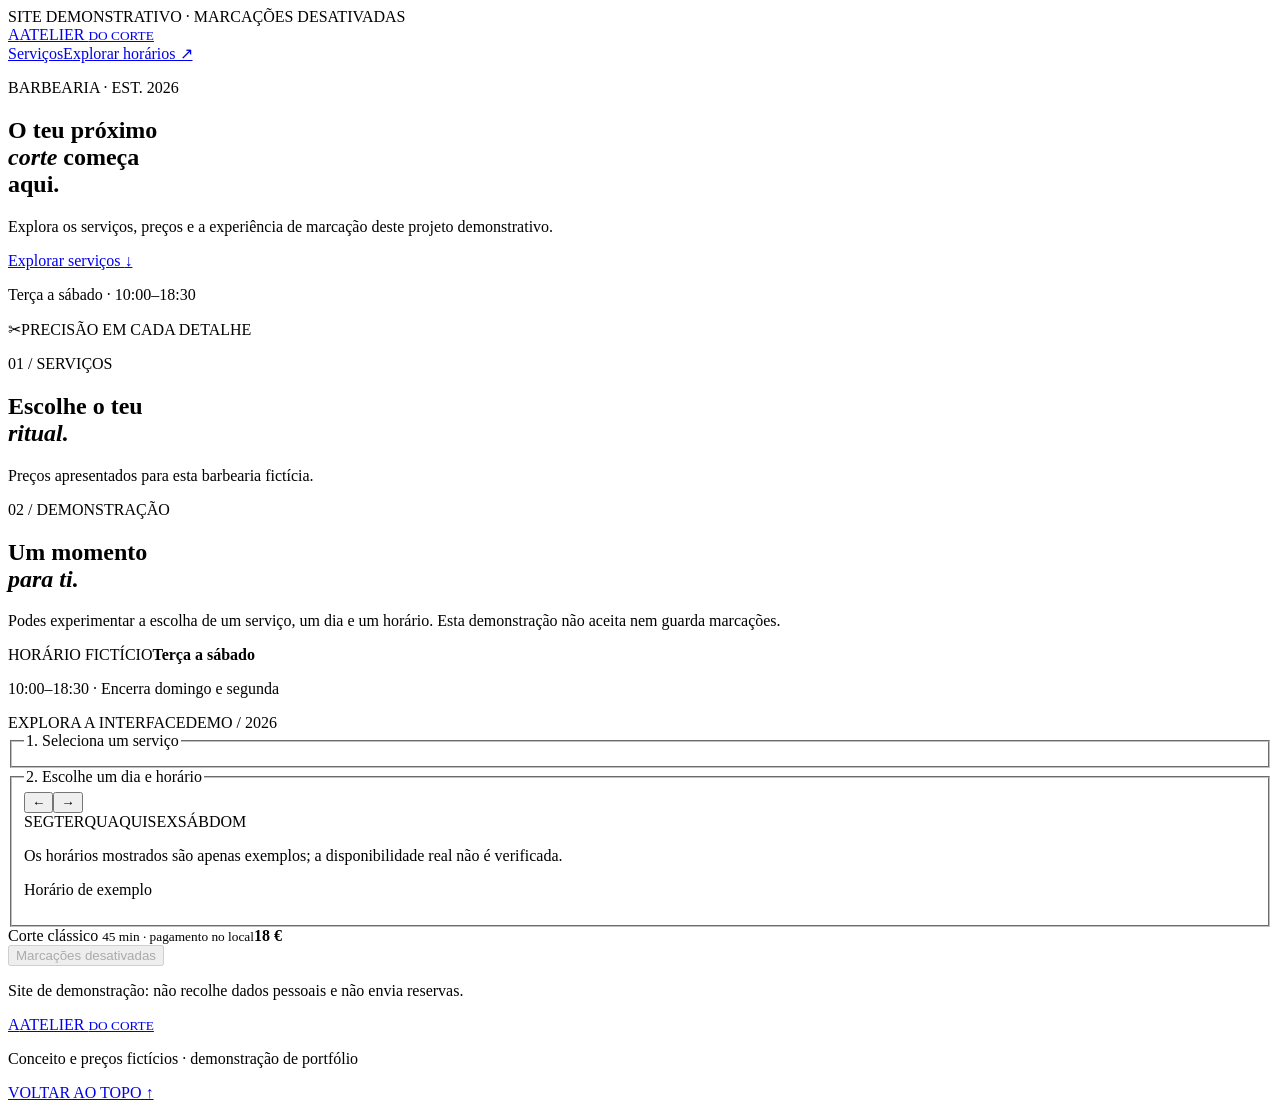
==== barbearia-demo/index.html @ 7443a99a "Add static barber showcase index.html" ====
<!doctype html>
<html lang="pt-PT">
<head>
  <meta charset="utf-8" />
  <meta name="viewport" content="width=device-width, initial-scale=1" />
  <meta name="description" content="Demonstração de um site de barbearia. Serviços e preços fictícios; marcações desativadas." />
  <meta name="theme-color" content="#171818" />
  <title>Atelier do Corte — Demonstração</title>
  <link rel="icon" href="data:image/svg+xml,%3Csvg xmlns='http://www.w3.org/2000/svg' viewBox='0 0 64 64'%3E%3Crect width='64' height='64' fill='%23171818'/%3E%3Ctext x='32' y='47' font-size='46' font-family='Georgia' text-anchor='middle' fill='%23c69b68'%3EA%3C/text%3E%3C/svg%3E" />
  <link rel="stylesheet" href="styles.css" />
  <script src="script.js" defer></script>
</head>
<body>
  <div class="demo-banner" role="status">SITE DEMONSTRATIVO · MARCAÇÕES DESATIVADAS</div>
  <header class="site-header" id="inicio">
    <a class="brand" href="#inicio" aria-label="Atelier do Corte, início"><span class="brand-mark">A</span><span>ATELIER <small>DO CORTE</small></span></a>
    <nav aria-label="Navegação principal"><a href="#servicos">Serviços</a><a href="#marcacao" class="nav-book">Explorar horários ↗</a></nav>
  </header>
  <main>
    <section class="intro">
      <div class="intro-copy"><p class="eyebrow"><span class="eyebrow-rule"></span> BARBEARIA · EST. 2026</p><h1>O teu próximo<br /><em>corte</em> começa<br />aqui.</h1><p class="intro-text">Explora os serviços, preços e a experiência de marcação deste projeto demonstrativo.</p><a class="intro-link" href="#servicos">Explorar serviços <span aria-hidden="true">↓</span></a><p class="intro-foot">Terça a sábado <span>·</span> 10:00–18:30</p></div>
      <div class="intro-photo" role="img" aria-label="Fotografia de barbeiro a cortar cabelo com tesoura numa barbearia"><div class="photo-caption"><span aria-hidden="true">✂</span><span>PRECISÃO EM CADA DETALHE</span></div></div>
    </section>
    <section class="services-section" id="servicos">
      <div class="section-heading"><div><p class="eyebrow">01 / SERVIÇOS</p><h2>Escolhe o teu<br /><em>ritual.</em></h2></div><p>Preços apresentados para esta barbearia fictícia.</p></div>
      <div class="service-grid" id="serviceGrid"></div>
    </section>
    <section class="booking-section" id="marcacao">
      <div class="booking-intro"><p class="eyebrow">02 / DEMONSTRAÇÃO</p><h2>Um momento<br /><em>para ti.</em></h2><p>Podes experimentar a escolha de um serviço, um dia e um horário. Esta demonstração não aceita nem guarda marcações.</p><div class="booking-note"><span>HORÁRIO FICTÍCIO</span><strong>Terça a sábado</strong><p>10:00–18:30 · Encerra domingo e segunda</p></div></div>
      <div class="booking-panel"><div class="form-top"><span>EXPLORA A INTERFACE</span><span>DEMO / 2026</span></div>
        <fieldset><legend>1. Seleciona um serviço</legend><div class="service-options" id="serviceOptions" role="group" aria-label="Serviços demonstrativos"></div></fieldset>
        <fieldset><legend>2. Escolhe um dia e horário</legend><div class="calendar-surface"><div class="calendar-nav"><button type="button" id="previousMonth" aria-label="Mês anterior">←</button><strong id="calendarMonth"></strong><button type="button" id="nextMonth" aria-label="Mês seguinte">→</button></div><div class="calendar-weekdays" aria-hidden="true"><span>SEG</span><span>TER</span><span>QUA</span><span>QUI</span><span>SEX</span><span>SÁB</span><span>DOM</span></div><div class="calendar-grid" id="calendarGrid" aria-label="Calendário demonstrativo"></div></div><p class="calendar-help">Os horários mostrados são apenas exemplos; a disponibilidade real não é verificada.</p><p class="field-label slot-label">Horário de exemplo</p><div class="slot-options" id="slotOptions" role="group" aria-label="Horários demonstrativos"></div></fieldset>
        <div class="booking-total"><span id="summaryService">Corte clássico <small>45 min · pagamento no local</small></span><strong id="summaryPrice">18 €</strong></div>
        <button class="submit-button" type="button" disabled>Marcações desativadas</button><p class="privacy-note">Site de demonstração: não recolhe dados pessoais e não envia reservas.</p>
      </div>
    </section>
  </main>
  <footer><a class="brand" href="#inicio"><span class="brand-mark">A</span><span>ATELIER <small>DO CORTE</small></span></a><p>Conceito e preços fictícios · demonstração de portfólio</p><a href="#inicio">VOLTAR AO TOPO ↑</a></footer>
</body>
</html>
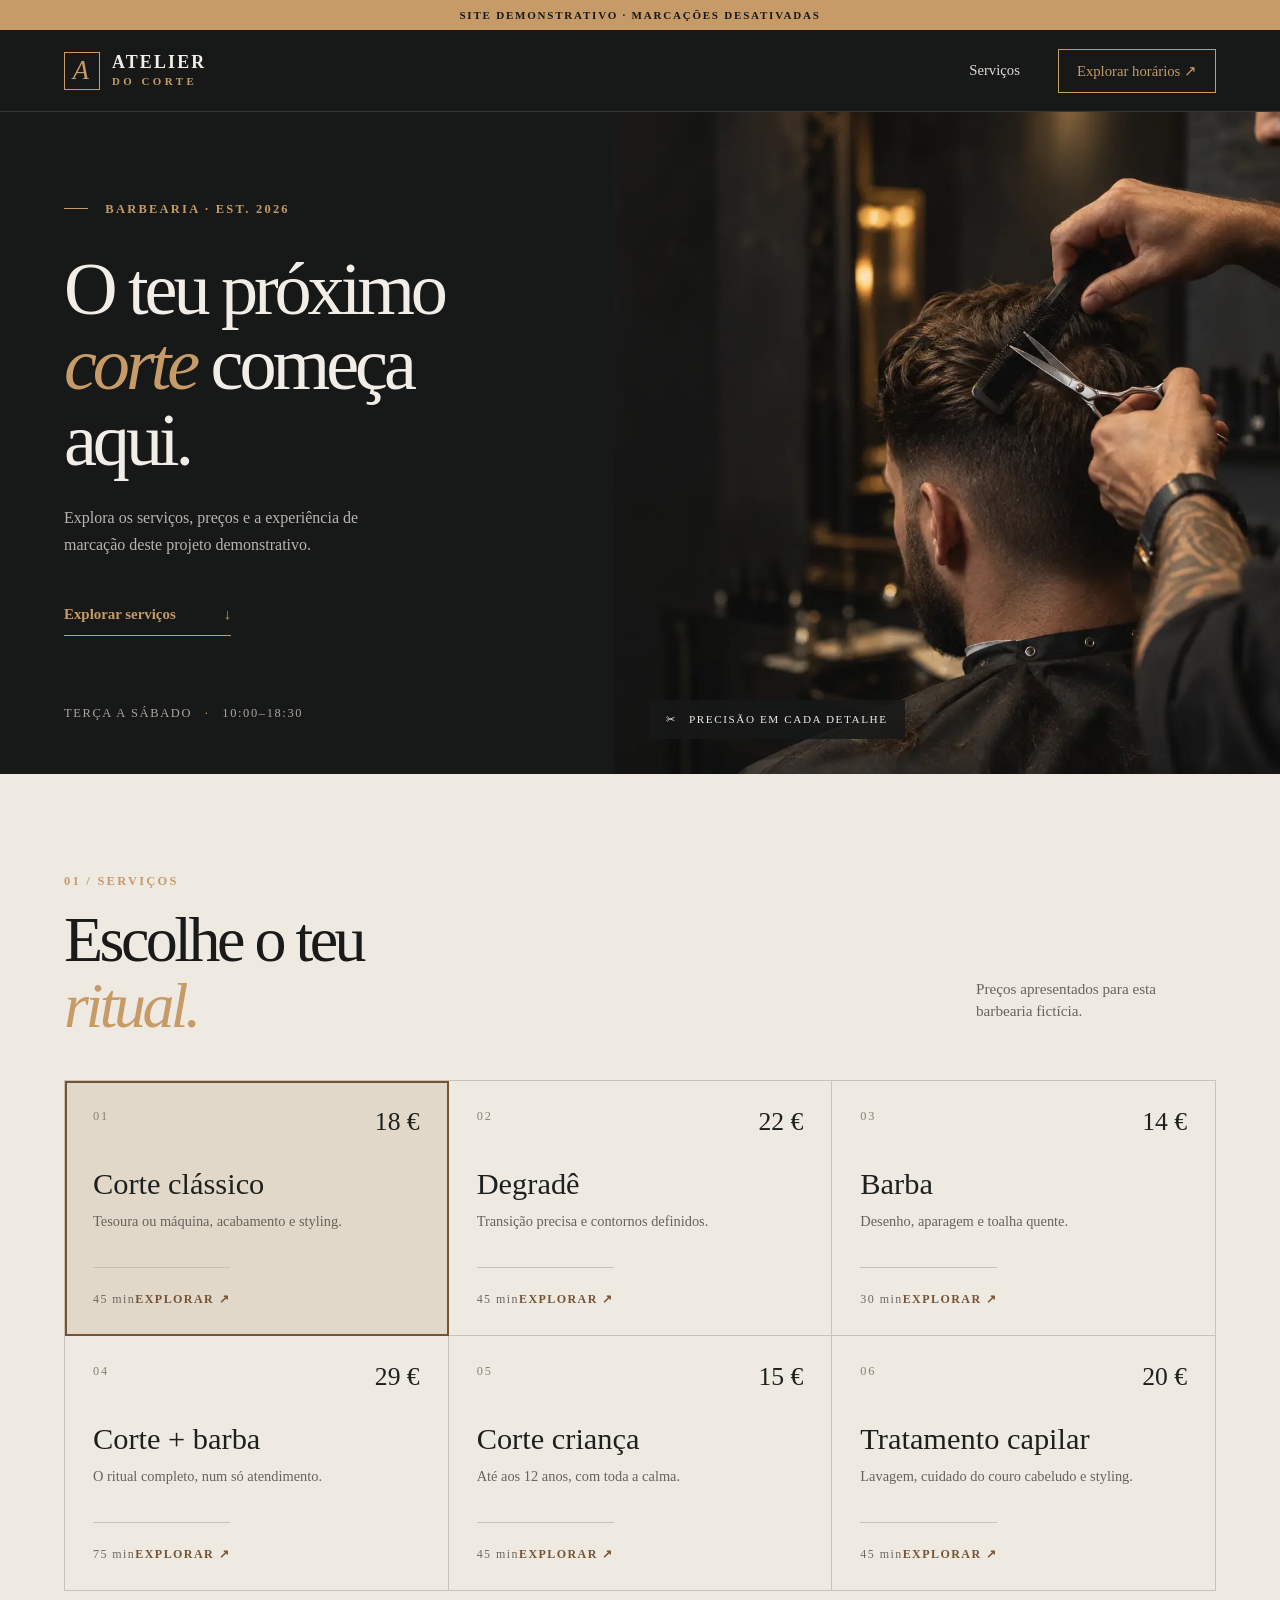
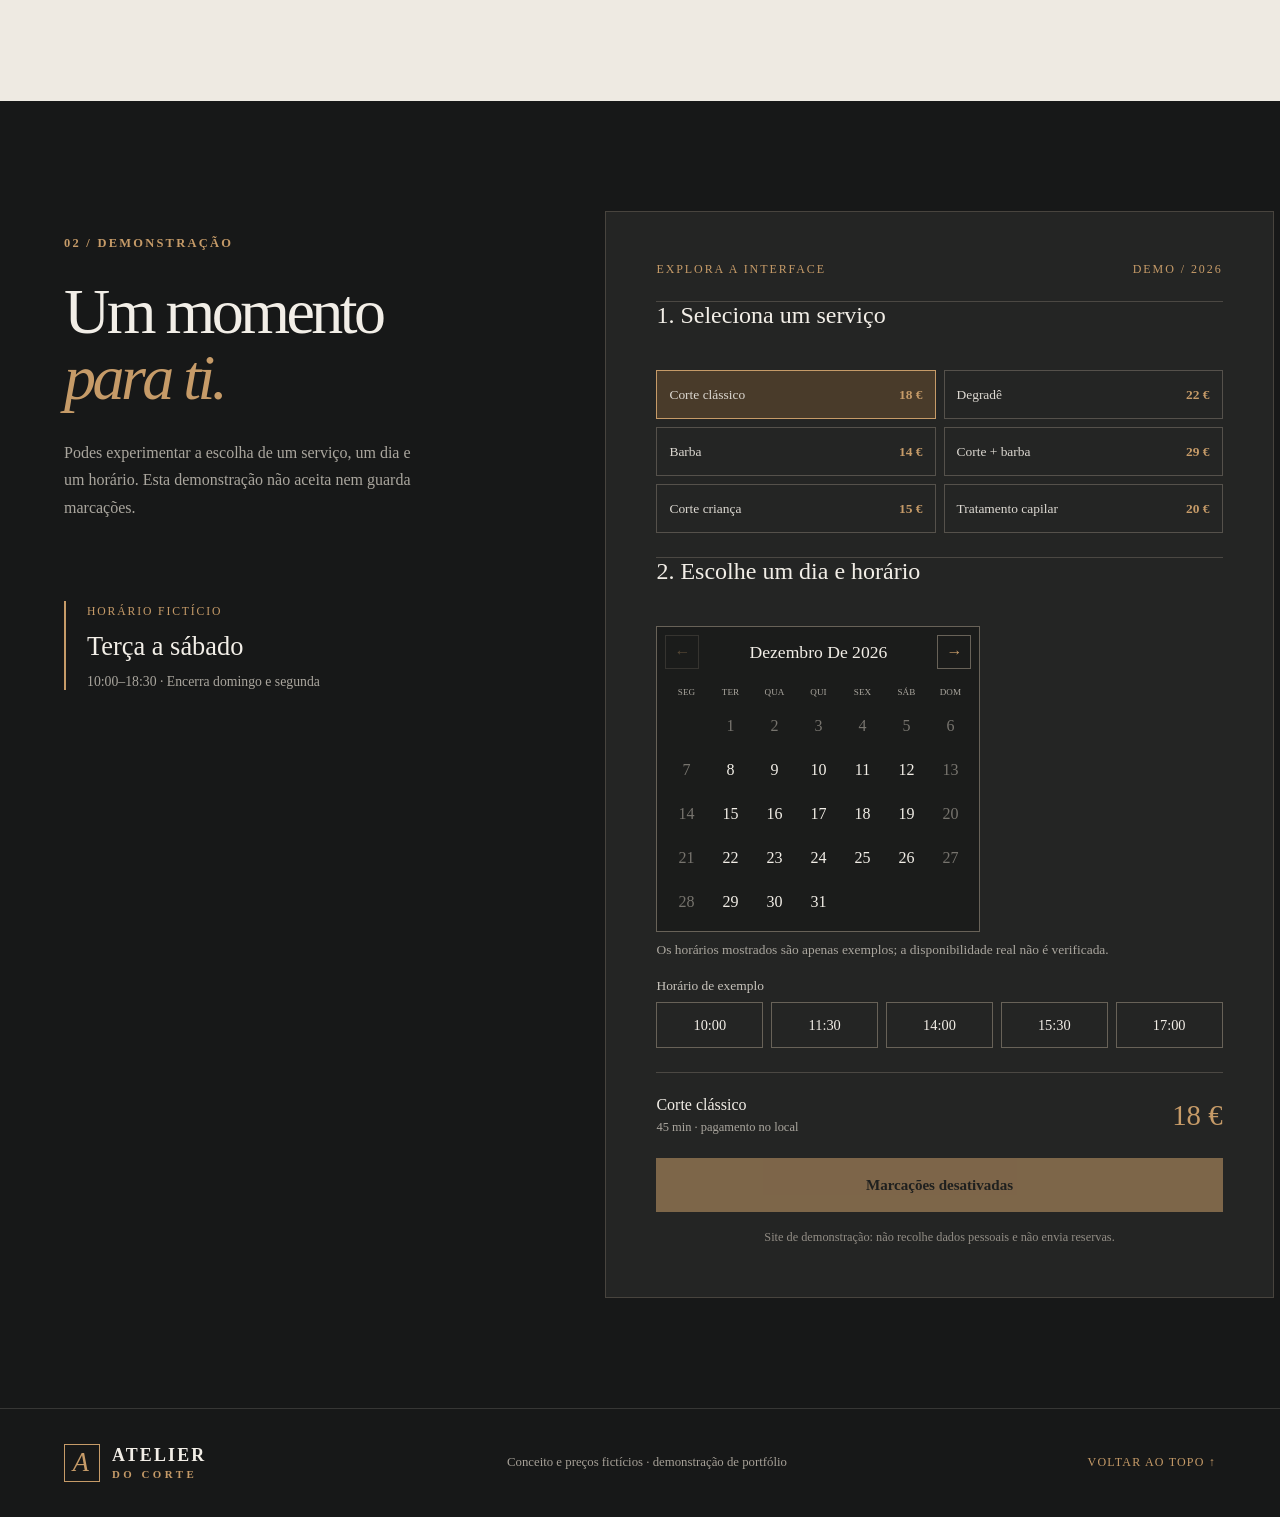
==== commit 206943e8: "Refresh barber demo stylesheet after photo upgrade" ====
--- a/barbearia-demo/index.html
+++ b/barbearia-demo/index.html
@@ -7,7 +7,7 @@
   <meta name="theme-color" content="#171818" />
   <title>Atelier do Corte — Demonstração</title>
   <link rel="icon" href="data:image/svg+xml,%3Csvg xmlns='http://www.w3.org/2000/svg' viewBox='0 0 64 64'%3E%3Crect width='64' height='64' fill='%23171818'/%3E%3Ctext x='32' y='47' font-size='46' font-family='Georgia' text-anchor='middle' fill='%23c69b68'%3EA%3C/text%3E%3C/svg%3E" />
-  <link rel="stylesheet" href="styles.css" />
+  <link rel="stylesheet" href="styles.css?v=photo-hd" />
   <script src="script.js" defer></script>
 </head>
 <body>
--- a/barbearia-demo/styles.css
+++ b/barbearia-demo/styles.css
@@ -0,0 +1,138 @@
+html { scroll-behavior: smooth; scroll-padding-top: 72px; }
+body { background: #171818; color: #f2eee7; }
+* { box-sizing: border-box; }
+button, input { font: inherit; }
+button:focus-visible, a:focus-visible, input:focus-visible { outline: 2px solid #c69b68; outline-offset: 3px; }
+a { text-decoration: none; }
+em { font-family: Georgia, "Times New Roman", serif; font-weight: normal; color: #c69b68; }
+.site-header { height: 82px; max-width: 1600px; margin: auto; padding: 0 clamp(24px,5vw,88px); display:flex; align-items:center; justify-content:space-between; border-bottom:1px solid #373735; }
+.brand { display:inline-flex; align-items:center; gap:12px; color:#f2eee7; font-size:1.12rem; font-weight:700; letter-spacing:.12em; line-height:1.05; }
+.brand small { display:block; font-size:.68rem; letter-spacing:.32em; color:#c69b68; margin-top:4px; }
+.brand-mark { width:36px; height:38px; border:1px solid #c69b68; color:#c69b68; display:grid; place-items:center; font:italic 1.65rem Georgia,serif; }
+.site-header nav { display:flex; align-items:center; gap:38px; font-size:.92rem; }
+.site-header nav a { color:#dedbd5; }
+.site-header nav a:hover { color:#c69b68; }
+.site-header .nav-book { display:inline-flex; align-items:center; gap:12px; border:1px solid #c69b68; padding:12px 18px; color:#c69b68; }
+.intro { max-width:1600px; margin:auto; min-height:620px; display:grid; grid-template-columns:48% 52%; }
+.intro-copy { padding:clamp(68px,7vw,125px) clamp(24px,5vw,88px) 40px; position:relative; }
+.eyebrow { color:#c69b68; font-weight:700; letter-spacing:.18em; font-size:.78rem; }
+.eyebrow-rule { display:inline-block; height:1px; width:24px; background:#c69b68; margin:0 12px 4px 0; }
+h1,h2,h3,p { margin-top:0; }
+h1,h2,h3 { font-family:Georgia,"Times New Roman",serif; font-weight:normal; }
+h1 { font-size:clamp(3.5rem,5.8vw,6.4rem); line-height:1.02; letter-spacing:-.055em; margin:35px 0 25px; }
+.intro-text { max-width:350px; color:#b9b5af; font-size:1rem; line-height:1.7; }
+.intro-link { display:inline-flex; align-items:center; gap:48px; border-bottom:1px solid #c69b68; padding:12px 0; margin-top:20px; color:#c69b68; font-size:.93rem; font-weight:700; }
+.intro-link:hover { gap:57px; }
+.intro-foot { margin-top:70px; font-size:.78rem; letter-spacing:.13em; color:#aaa69e; text-transform:uppercase; }
+.intro-foot span { color:#c69b68; padding:0 8px; }
+.intro-photo { min-height:620px; background:linear-gradient(90deg,#17181844,transparent 35%),url('./barbearia-photo.webp') center center/cover; position:relative; }
+.photo-caption { position:absolute; bottom:35px; left:35px; display:flex; align-items:center; gap:12px; font-size:.7rem; letter-spacing:.14em; background:#171818db; padding:13px 17px; color:#f2eee7; }
+.photo-caption svg { color:#c69b68; }
+.services-section { background:#eeeae2; color:#191a19; padding:100px clamp(24px,5vw,88px) 110px; }
+.services-section > * { max-width:1424px; margin-left:auto; margin-right:auto; }
+.section-heading { display:flex; justify-content:space-between; align-items:end; margin-bottom:42px; }
+.section-heading h2,.booking-intro h2 { font-size:clamp(3.2rem,5vw,5.7rem); letter-spacing:-.055em; line-height:1.03; margin:18px 0 0; }
+.section-heading p:last-child { color:#66635d; max-width:240px; font-size:.95rem; line-height:1.5; }
+.service-grid { display:grid; grid-template-columns:repeat(3,1fr); border-top:1px solid #c9c2b8; border-left:1px solid #c9c2b8; }
+.service-card { min-height:255px; text-align:left; display:flex; flex-direction:column; position:relative; background:transparent; border:0; border-right:1px solid #c9c2b8; border-bottom:1px solid #c9c2b8; padding:28px; color:#1e201e; cursor:pointer; transition:background .2s; }
+.service-card:hover { background:#e1d8c9; }
+.service-number { font-size:.77rem; color:#8a8175; letter-spacing:.15em; }
+.service-price { position:absolute; right:28px; top:26px; font:1.6rem Georgia,serif; }
+.service-card strong { font:normal 1.9rem Georgia,serif; margin-top:43px; }
+.service-detail { color:#66635d; font-size:.9rem; line-height:1.5; margin-top:9px; }
+.service-bottom { display:flex; justify-content:space-between; align-items:center; margin-top:auto; padding-top:24px; border-top:1px solid #c9c2b8; font-size:.75rem; letter-spacing:.12em; color:#6f685f; }
+.service-bottom span:last-child { display:flex; align-items:center; gap:8px; color:#765433; font-weight:700; }
+.booking-section { max-width:1600px; margin:auto; display:grid; grid-template-columns:42% 58%; padding:110px clamp(24px,5vw,88px); gap:5%; }
+.booking-intro { padding:25px 0; }
+.booking-intro h2 { margin:28px 0; }
+.booking-intro > p:not(.eyebrow) { max-width:350px; color:#aaa69e; font-size:1rem; line-height:1.7; }
+.booking-note { margin-top:80px; border-left:2px solid #c69b68; padding-left:21px; }
+.booking-note span { color:#c69b68; font-size:.73rem; letter-spacing:.16em; }
+.booking-note strong { display:block; font:normal 1.65rem Georgia,serif; margin:12px 0; }
+.booking-note p { color:#aaa69e; font-size:.86rem; }
+.booking-panel { background:#242524; border:1px solid #48443e; padding:clamp(24px,4vw,50px); min-width:0; }
+.form-top { display:flex; justify-content:space-between; font-size:.75rem; color:#c69b68; letter-spacing:.16em; padding-bottom:24px; border-bottom:1px solid #4b4843; }
+fieldset { border:0; padding:24px 0; margin:0; border-bottom:1px solid #4b4843; min-width:0; }
+legend { padding:0; font:normal 1.5rem Georgia,serif; margin-bottom:17px; color:#f2eee7; }
+.service-options { grid-template-columns:repeat(2,minmax(0,1fr)); gap:8px; }
+.service-option { display:flex; align-items:center; gap:9px; min-height:49px; border:1px solid #55514b; padding:10px 12px; cursor:pointer; color:#ddd9d2; font-size:.84rem; }
+.service-option.selected,.slot-option.selected { border-color:#c69b68; background:#493b2a; }
+.service-option strong { margin-left:auto; white-space:nowrap; color:#c69b68; }
+.service-option [data-slot=radio-group-item],.slot-option [data-slot=radio-group-item] { width:15px; height:15px; color:#c69b68; border-color:#a3917a; }
+.field-label { display:block; font-size:.84rem; margin-bottom:8px; color:#c7c3bb; }
+.text-input { width:100%; min-height:48px; padding:10px 13px; border:1px solid #686258; background:#1b1c1b; color:#f2eee7; color-scheme:dark; border-radius:0; font-size:1rem; }
+.text-input::placeholder { color:#807c75; }
+.date-input { max-width:310px; }
+.calendar-surface { width:fit-content; max-width:100%; border:1px solid #686258; background:#1b1c1b; padding:8px; }
+.booking-calendar { --cell-size:clamp(2rem,8.8vw,2.75rem); padding:0; background:transparent; }
+.booking-calendar [data-day] { border-radius:0; font-size:.95rem; }
+.booking-calendar [data-selected-single=true] { background:#c69b68; color:#171818; }
+.booking-calendar [data-day]:hover:not(:disabled) { color:#c69b68; }
+.booking-calendar [data-selected-single=true]:hover { color:#171818; }
+.calendar-help { color:#aaa69e; font-size:.84rem; margin:10px 0 0; }
+.slot-label { margin-top:20px; }
+.slot-options { grid-template-columns:repeat(5,minmax(0,1fr)); gap:8px; }
+.slot-option { display:flex; align-items:center; justify-content:center; gap:8px; border:1px solid #686258; min-height:46px; cursor:pointer; font-size:.9rem; }
+.slot-option.unavailable { opacity:.42; cursor:not-allowed; text-decoration:line-through; }
+.field-message { color:#aaa69e; font-size:.9rem; margin:12px 0 0; }
+.field-message.error,.submit-error { color:#ffb5a8; }
+.contact-fields { display:grid; grid-template-columns:1fr 1fr; gap:14px; }
+.booking-total { display:flex; justify-content:space-between; align-items:center; padding:23px 0; font-size:1rem; }
+.booking-total small { display:block; color:#aaa69e; font-size:.78rem; margin-top:6px; }
+.booking-total strong { font:normal 1.8rem Georgia,serif; color:#c69b68; }
+.submit-error { font-size:.9rem; }
+.submit-button,.another-button { width:100%; min-height:54px; display:flex; align-items:center; justify-content:center; gap:14px; border:0; background:#c69b68; color:#1b1c1b; font-size:.94rem; font-weight:700; cursor:pointer; }
+.submit-button:hover,.another-button:hover { background:#d7ae7c; }
+.submit-button:disabled { opacity:.55; cursor:not-allowed; }
+.privacy-note { text-align:center; color:#928d85; font-size:.77rem; margin:16px 0 0; line-height:1.5; }
+.success-view { padding:28px 4px; }
+.success-icon { width:60px; height:60px; display:grid; place-items:center; background:#493b2a; color:#c69b68; margin-bottom:34px; }
+.success-view h3 { font-size:clamp(2.3rem,4vw,3.5rem); margin:16px 0; }
+.success-view > p:not(.eyebrow) { color:#b6b0a7; }
+.success-view dl { border-top:1px solid #55514b; margin:30px 0; }
+.success-view dl div { display:flex; justify-content:space-between; gap:12px; padding:14px 0; border-bottom:1px solid #55514b; }
+.success-view dt { color:#a6a097; }.success-view dd { margin:0; text-align:right; }
+footer { max-width:1600px; margin:auto; display:flex; align-items:center; justify-content:space-between; gap:20px; padding:35px clamp(24px,5vw,88px); border-top:1px solid #373735; }
+footer p { margin:0; font-size:.8rem; color:#a6a097; }footer > a:last-child { color:#c69b68; font-size:.75rem; letter-spacing:.1em; }
+@media (max-width:1000px) {
+  .intro { grid-template-columns:50% 50%; min-height:530px; }.intro-photo { min-height:530px; }
+  .intro-copy { padding-top:70px; }h1 { font-size:clamp(3.5rem,6.5vw,5rem); }
+  .booking-section { grid-template-columns:1fr; gap:35px; }.booking-intro { padding:0; }.booking-note { margin-top:30px; }
+}
+@media (max-width:700px) {
+  .site-header { height:68px; }.site-header nav { gap:0; }.site-header nav > a:first-child { display:none; }.site-header .nav-book { padding:10px; font-size:.8rem; }
+  .brand { font-size:.92rem; }.brand-mark { width:30px; height:32px; font-size:1.3rem; }.brand small { font-size:.55rem; }
+  .intro { grid-template-columns:1fr; }.intro-copy { padding-top:65px; padding-bottom:40px; }
+  h1 { font-size:clamp(3.7rem,13vw,5.6rem); margin:25px 0; }.intro-foot { margin-top:48px; }.intro-photo { min-height:370px; background-position:center 38%; }
+  .photo-caption { left:18px; bottom:18px; }.services-section { padding-top:70px; padding-bottom:75px; }
+  .section-heading { align-items:start; flex-direction:column; gap:18px; }.section-heading p:last-child { max-width:none; }
+  .service-grid { grid-template-columns:repeat(2,1fr); }.service-card { min-height:240px; padding:18px; }
+  .service-price { top:17px; right:18px; font-size:1.35rem; }.service-card strong { font-size:1.5rem; margin-top:35px; }
+  .booking-section { padding-top:70px; padding-bottom:80px; }.booking-panel { padding:22px; }
+  .service-options { grid-template-columns:1fr; }.slot-options { grid-template-columns:repeat(3,1fr); }.contact-fields { grid-template-columns:1fr; }
+  footer { flex-wrap:wrap; }footer p { order:3; width:100%; }
+}
+@media (max-width:420px) { .service-grid { grid-template-columns:1fr; }.service-card { min-height:210px; } }
+@media (max-width:420px) { .calendar-surface { padding:0; } }
+@media (prefers-reduced-motion:reduce) { html { scroll-behavior:auto; } }
+
+.demo-banner{background:#c69b68;color:#171818;text-align:center;padding:9px 18px;font-size:.69rem;font-weight:800;letter-spacing:.16em}
+.service-options,.slot-options{display:grid}
+.service-option,.slot-option{background:none;appearance:none;text-align:left}
+.service-option:hover,.slot-option:hover{border-color:#c69b68}
+.service-card.selected{background:#e1d8c9;outline:2px solid #765433;outline-offset:-2px}
+.calendar-nav{display:flex;align-items:center;justify-content:space-between;margin:0 0 10px;color:#f2eee7;gap:12px}
+.calendar-nav strong{font:normal 1.1rem Georgia,serif;text-transform:capitalize}
+.calendar-nav button{background:none;color:#c69b68;border:1px solid #686258;width:34px;height:34px;cursor:pointer}
+.calendar-nav button:disabled{opacity:.35;cursor:not-allowed}
+.calendar-weekdays,.calendar-grid{display:grid;grid-template-columns:repeat(7,minmax(0,1fr));gap:2px;text-align:center}
+.calendar-weekdays span{font-size:.57rem;color:#aaa69e;padding:8px 0}
+.calendar-grid button,.calendar-grid span{width:clamp(28px,5vw,42px);height:clamp(28px,5vw,42px);display:grid;place-items:center;margin:auto}
+.calendar-grid button{border:0;background:none;color:#f2eee7;cursor:pointer}
+.calendar-grid button:hover,.calendar-grid button.selected{background:#c69b68;color:#171818}
+.calendar-grid button:disabled{color:#77746e;cursor:not-allowed}
+.slot-option{justify-content:center;color:#f2eee7}
+.intro-photo{background-position:center center}
+@media(max-width:700px){.demo-banner{font-size:.57rem;letter-spacing:.09em}.calendar-grid button,.calendar-grid span{width:clamp(28px,9vw,42px);height:clamp(28px,9vw,42px)}}
+
+body{margin:0}
